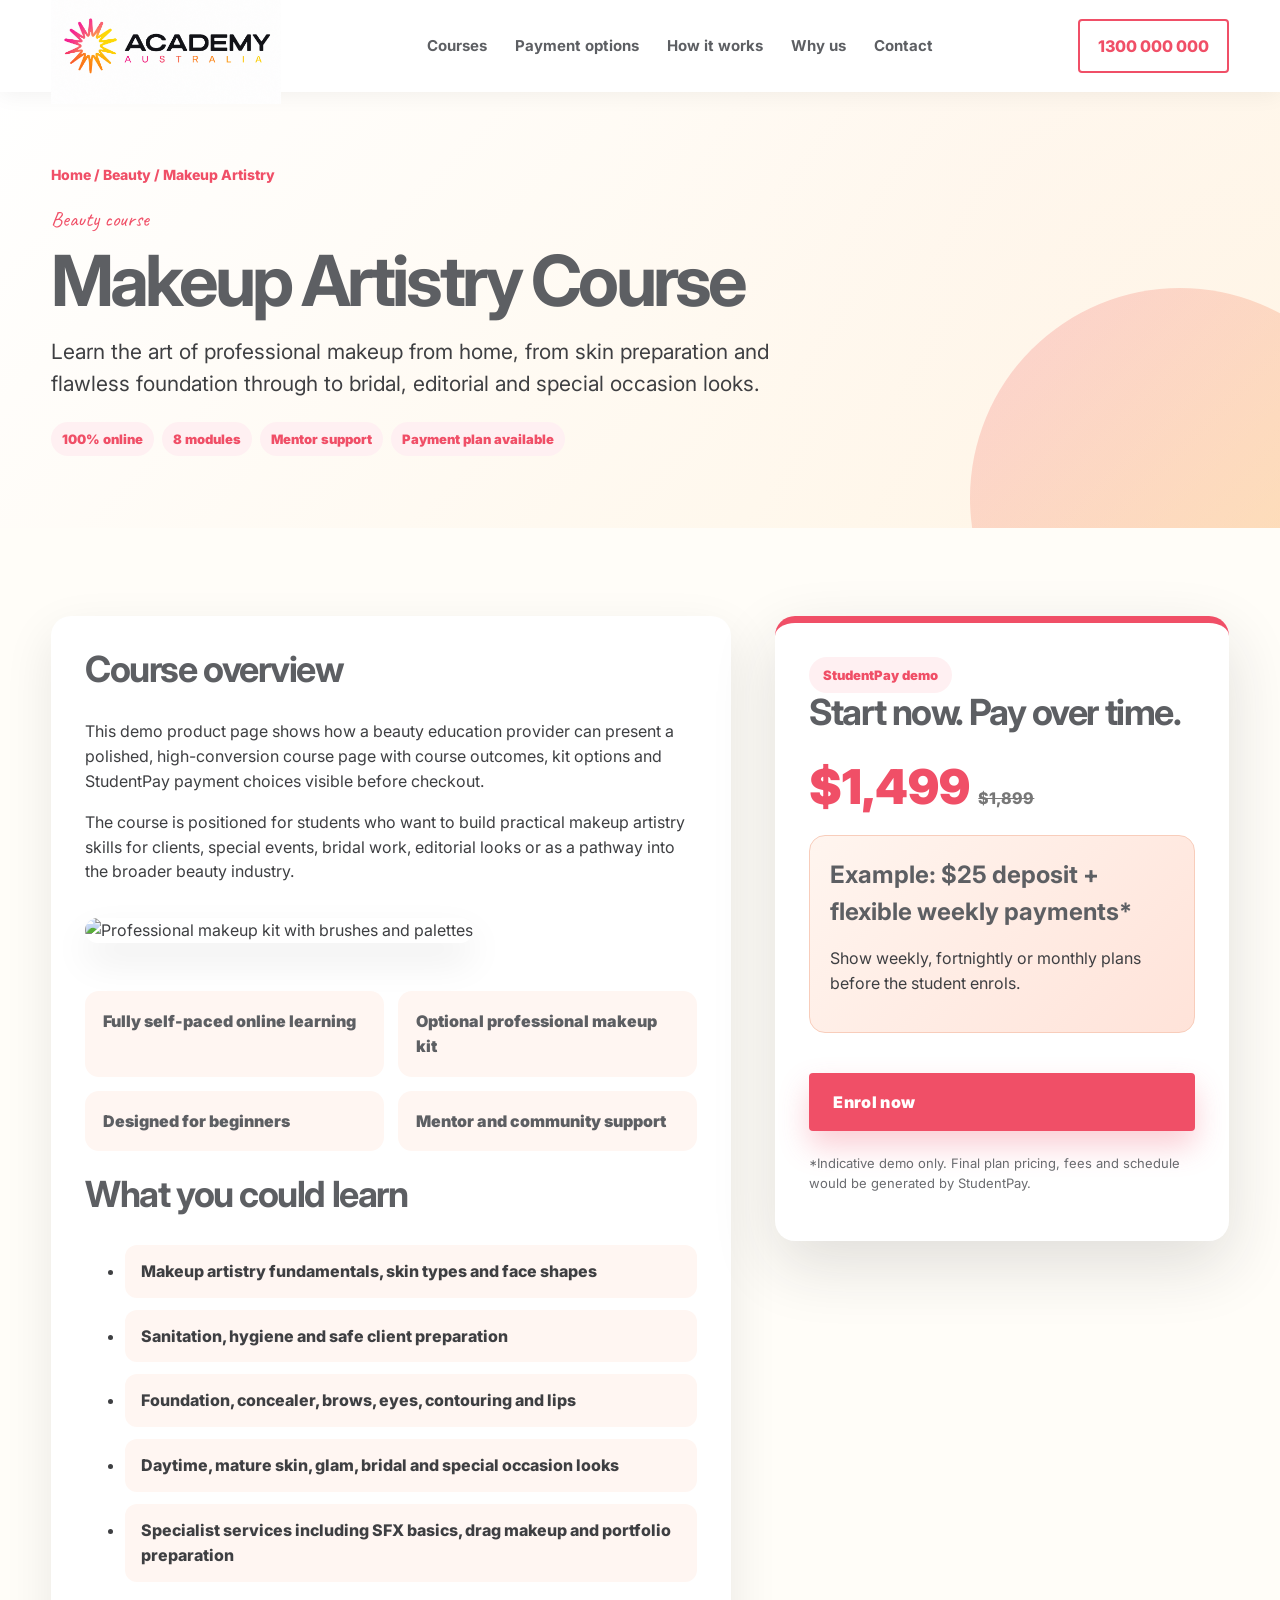
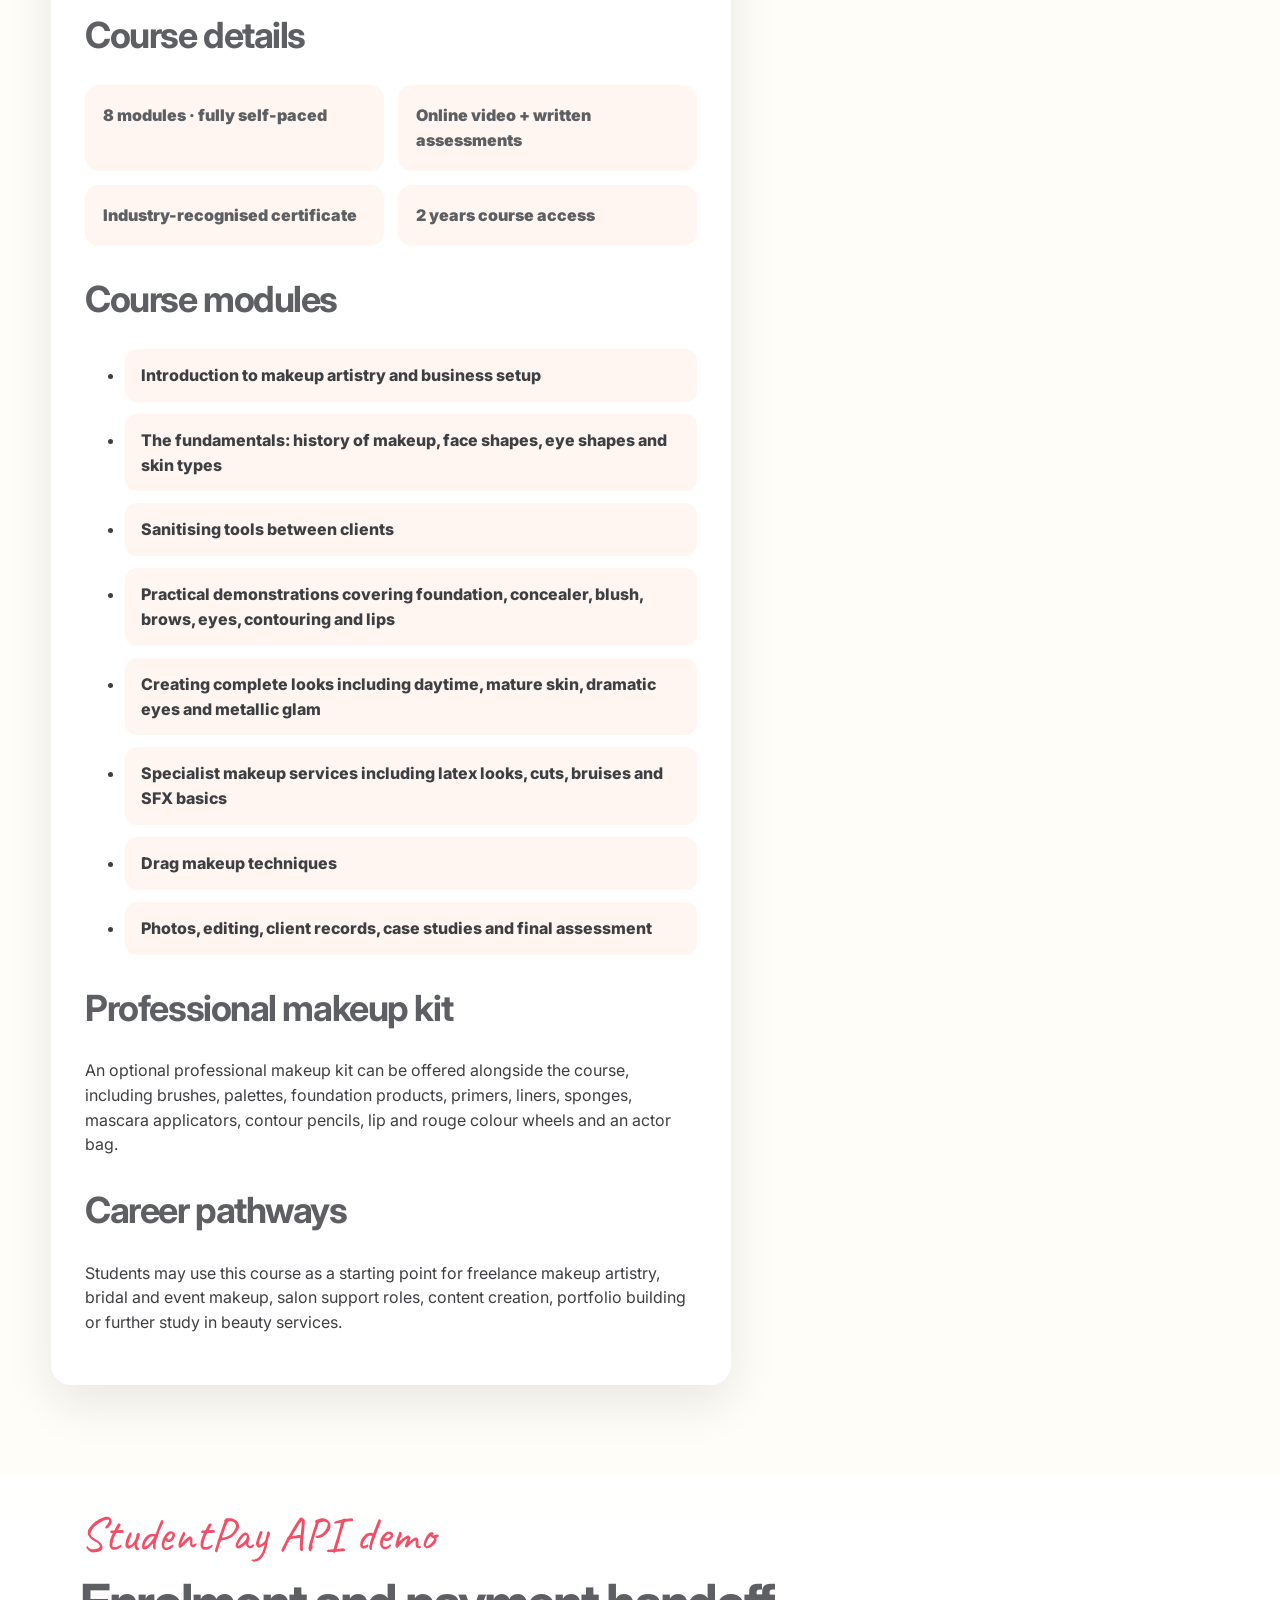
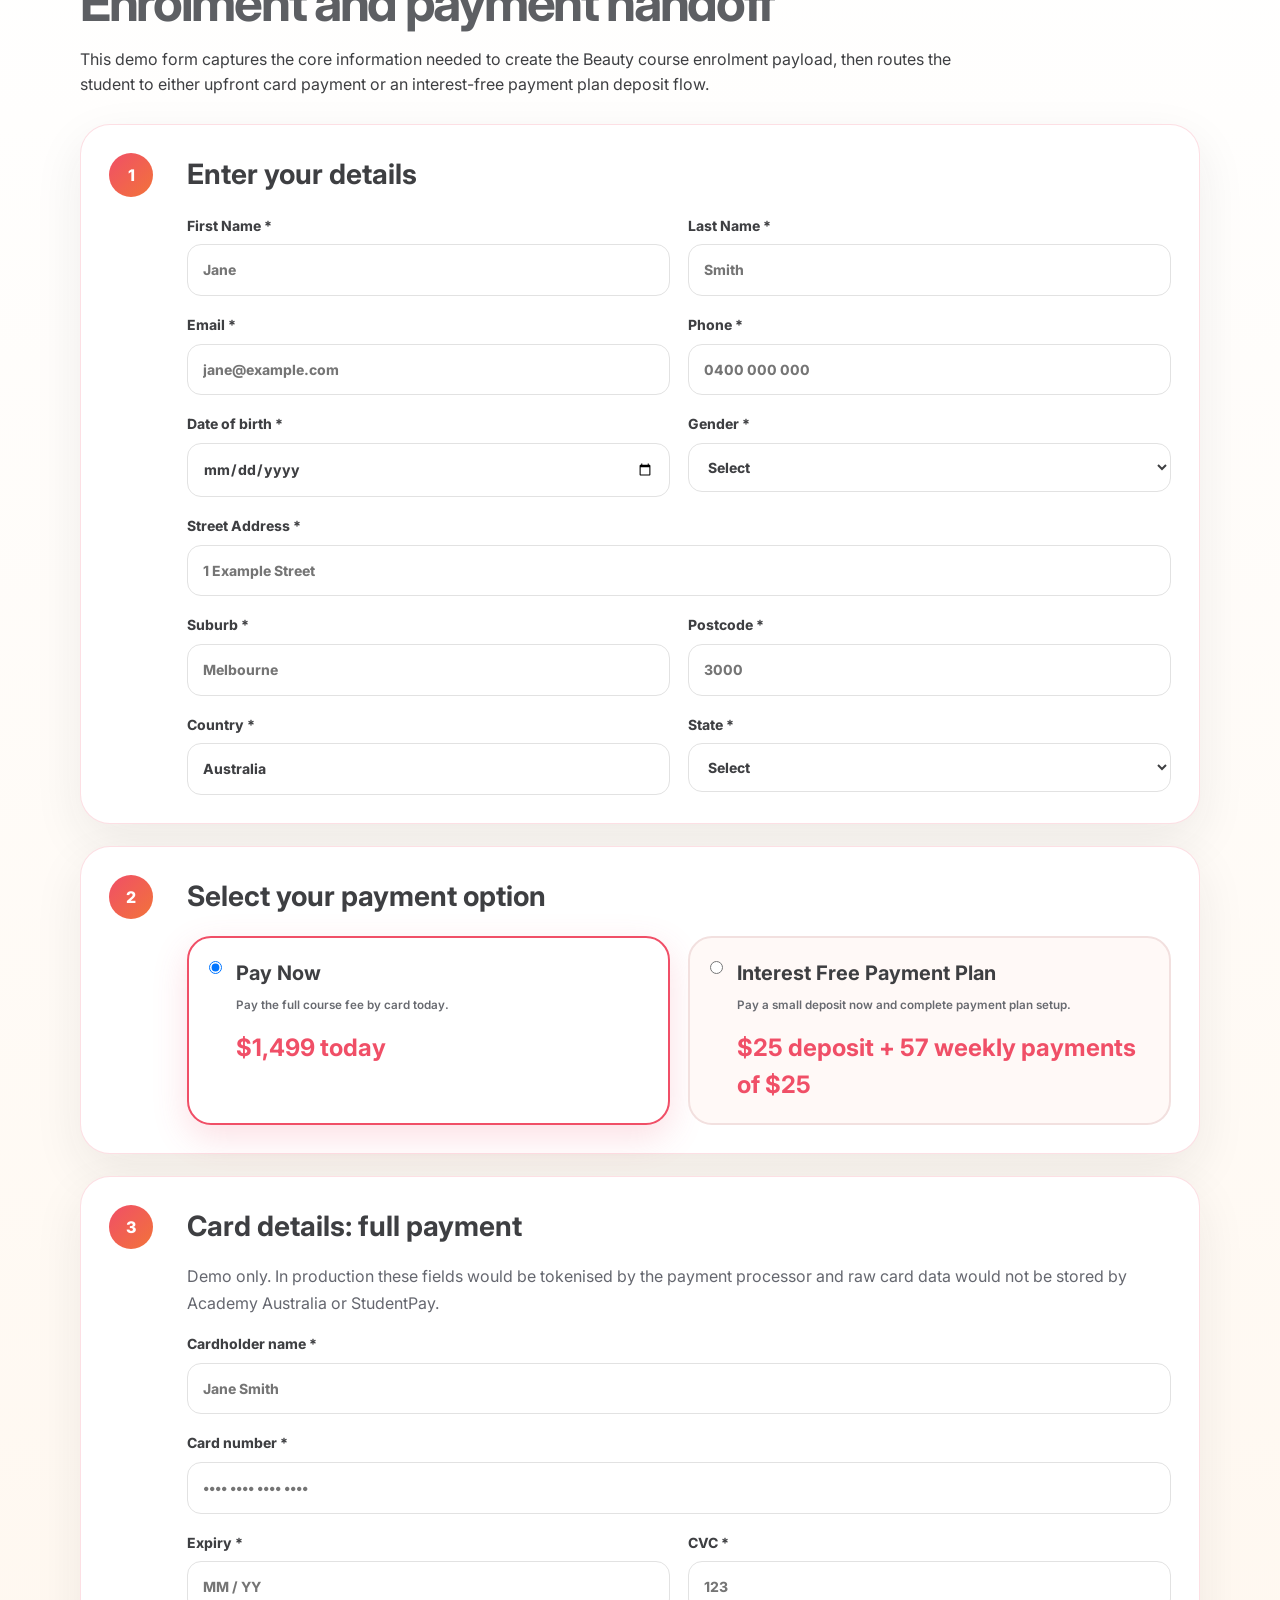
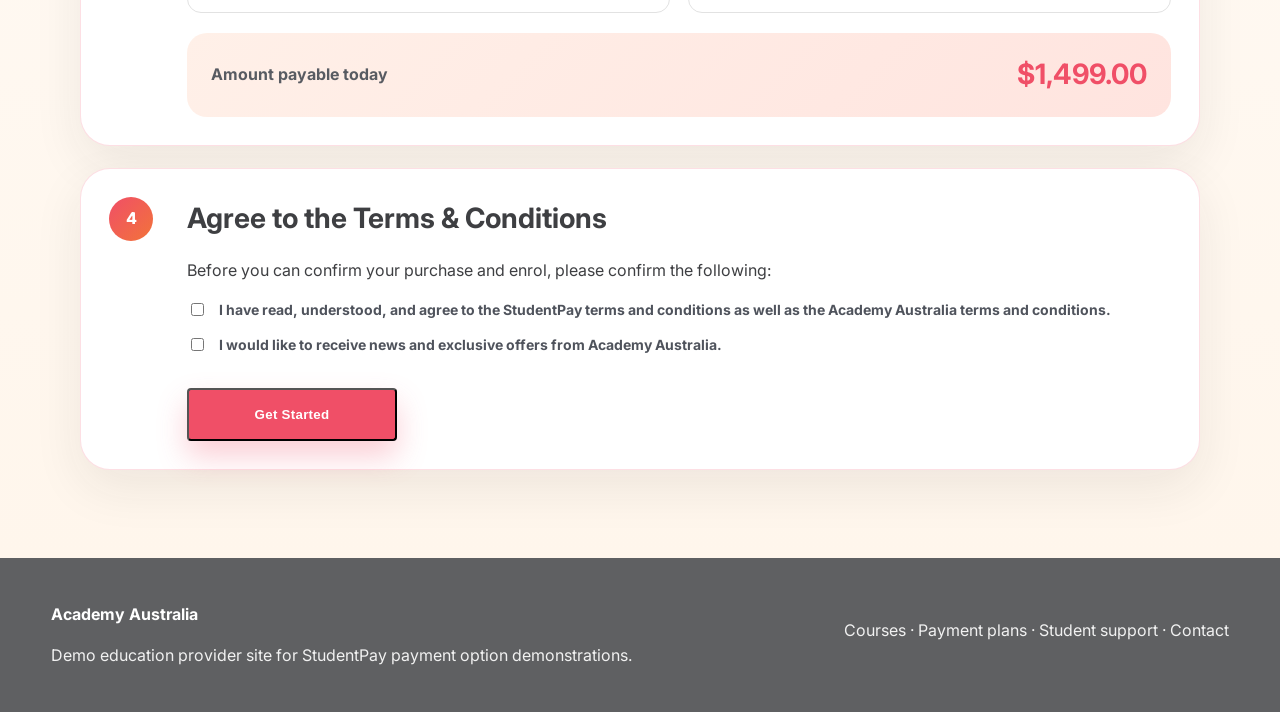
==== academy-australia-demo/makeup-artistry-course.html @ d07daba3 "Added Academy Australia makeup artistry course page" ====
<!doctype html>
<html lang="en-AU">
<head>
  <script src="https://cdn.getpinch.com.au/capturejs/pinch.capture.v2.js"></script>
  <meta charset="utf-8" />
  <meta name="viewport" content="width=device-width, initial-scale=1" />
  <title>Makeup Artistry Course | Academy Australia</title>
  <meta name="description" content="Demo product page for a makeup artistry course with StudentPay payment options." />
  <link rel="preconnect" href="https://fonts.googleapis.com">
  <link rel="preconnect" href="https://fonts.gstatic.com" crossorigin>
  <link href="https://fonts.googleapis.com/css2?family=Inter:wght@400;600;700;800&family=Caveat:wght@600;700&display=swap" rel="stylesheet">
  <link rel="stylesheet" href="styles.css" />
</head>
<body>
<header class="topbar">
  <div class="container nav-wrap">
    <a class="brand" href="index.html" aria-label="Academy Australia home"><img class="brand-logo" src="assets/academy-australia-logo.png" alt="Academy Australia"></a>
    <nav class="nav" aria-label="Main navigation"><a href="courses-beauty.html">Courses</a><a href="index.html#payments">Payment options</a><a href="index.html#how">How it works</a><a href="index.html#why">Why us</a><a href="index.html#contact">Contact</a></nav>
    <a class="phone" href="tel:1300000000">1300 000 000</a>
  </div>
</header>
<main>
  <section class="sub-hero product-hero">
    <div class="container">
      <div class="breadcrumb"><a href="index.html">Home</a> / <a href="courses-beauty.html">Beauty</a> / Makeup Artistry</div>
      <p class="script">Beauty course</p>
      <h1>Makeup Artistry Course</h1>
      <p>Learn the art of professional makeup from home, from skin preparation and flawless foundation through to bridal, editorial and special occasion looks.</p>
      <div class="badges"><span>100% online</span><span>8 modules</span><span>Mentor support</span><span>Payment plan available</span></div>
    </div>
  </section>
  <section class="section">
    <div class="container course-detail-grid product-checkout-grid">
      <article class="detail-card">
        <h2>Course overview</h2>
        <p>This demo product page shows how a beauty education provider can present a polished, high-conversion course page with course outcomes, kit options and StudentPay payment choices visible before checkout.</p>
        <p>The course is positioned for students who want to build practical makeup artistry skills for clients, special events, bridal work, editorial looks or as a pathway into the broader beauty industry.</p>
        <img src="https://belabeautycollege.com/cdn/shop/files/Image_47_1.jpg?v=1776642636&width=1600" alt="Professional makeup kit with brushes and palettes" style="width:100%;border-radius:18px;margin:18px 0 24px;box-shadow:0 18px 38px rgba(0,0,0,0.08);">
        <div class="feature-list">
          <div>Fully self-paced online learning</div><div>Optional professional makeup kit</div><div>Designed for beginners</div><div>Mentor and community support</div>
        </div>
        <h2>What you could learn</h2>
        <ul class="modules">
          <li>Makeup artistry fundamentals, skin types and face shapes</li>
          <li>Sanitation, hygiene and safe client preparation</li>
          <li>Foundation, concealer, brows, eyes, contouring and lips</li>
          <li>Daytime, mature skin, glam, bridal and special occasion looks</li>
          <li>Specialist services including SFX basics, drag makeup and portfolio preparation</li>
        </ul>
        <h2 style="margin-top:34px">Course details</h2>
        <div class="feature-list">
          <div>8 modules · fully self-paced</div><div>Online video + written assessments</div><div>Industry-recognised certificate</div><div>2 years course access</div>
        </div>
        <h2 style="margin-top:34px">Course modules</h2>
        <ul class="modules">
          <li>Introduction to makeup artistry and business setup</li>
          <li>The fundamentals: history of makeup, face shapes, eye shapes and skin types</li>
          <li>Sanitising tools between clients</li>
          <li>Practical demonstrations covering foundation, concealer, blush, brows, eyes, contouring and lips</li>
          <li>Creating complete looks including daytime, mature skin, dramatic eyes and metallic glam</li>
          <li>Specialist makeup services including latex looks, cuts, bruises and SFX basics</li>
          <li>Drag makeup techniques</li>
          <li>Photos, editing, client records, case studies and final assessment</li>
        </ul>
        <h2 style="margin-top:34px">Professional makeup kit</h2>
        <p>An optional professional makeup kit can be offered alongside the course, including brushes, palettes, foundation products, primers, liners, sponges, mascara applicators, contour pencils, lip and rouge colour wheels and an actor bag.</p>
        <h2 style="margin-top:34px">Career pathways</h2>
        <p>Students may use this course as a starting point for freelance makeup artistry, bridal and event makeup, salon support roles, content creation, portfolio building or further study in beauty services.</p>
      </article>
      <aside class="enrol-card product-enrol-card">
        <div class="pill">StudentPay demo</div>
        <h2>Start now. Pay over time.</h2>
        <div><span class="price-big">$1,499</span><span class="was">$1,899</span></div>
        <div class="payment-box"><strong>Example: $25 deposit + flexible weekly payments*</strong><p>Show weekly, fortnightly or monthly plans before the student enrols.</p></div>
        <a class="btn primary enrol-jump" href="#studentpay-checkout">Enrol now</a>
        <p class="note">*Indicative demo only. Final plan pricing, fees and schedule would be generated by StudentPay.</p>
      </aside>
    </div>
  </section>

  <section id="studentpay-checkout" class="section checkout-section">
    <div class="container checkout-shell">
      <div class="section-head wide checkout-head">
        <p class="script">StudentPay API demo</p>
        <h2>Enrolment and payment handoff</h2>
        <p>This demo form captures the core information needed to create the Beauty course enrolment payload, then routes the student to either upfront card payment or an interest-free payment plan deposit flow.</p>
      </div>
      <form id="studentpayApiForm" class="checkout-form" action="#" method="post" data-api-endpoint="https://api.studentpay.com.au/api/provider-checkout">
        <section class="form-panel">
          <div class="form-step">1</div>
          <div class="form-panel-content">
            <h3>Enter your details</h3>
            <div class="form-grid two">
              <label>First Name *<input type="text" name="first_name" placeholder="Jane" required></label>
              <label>Last Name *<input type="text" name="last_name" placeholder="Smith" required></label>
              <label>Email *<input type="email" name="email" placeholder="jane@example.com" required></label>
              <label>Phone *<input type="tel" name="mobile" placeholder="0400 000 000" required></label>
              <label>Date of birth *<input type="date" name="date_of_birth" required></label>
              <label>Gender *<select name="gender" required><option value="">Select</option><option>Female</option><option>Male</option><option>Other</option><option>Prefer not to say</option></select></label>
              <label class="full">Street Address *<input type="text" name="street_address" placeholder="1 Example Street" required></label>
              <label>Suburb *<input type="text" name="suburb" placeholder="Melbourne" required></label>
              <label>Postcode *<input type="text" name="postcode" placeholder="3000" required></label>
              <label>Country *<input type="text" name="country" value="Australia" required></label>
              <label>State *<select name="state" required><option value="">Select</option><option>NSW</option><option>VIC</option><option>QLD</option><option>SA</option><option>WA</option><option>TAS</option><option>ACT</option><option>NT</option></select></label>
            </div>
          </div>
        </section>

        <section class="form-panel">
          <div class="form-step">2</div>
          <div class="form-panel-content">
            <h3>Select your payment option</h3>
            <div class="payment-choice-grid">
              <label class="choice-card"><input type="radio" name="payment_option" value="pay_now" checked><span><strong>Pay Now</strong><small>Pay the full course fee by card today.</small><b>$1,499 today</b></span></label>
              <label class="choice-card"><input type="radio" name="payment_option" value="interest_free_plan"><span><strong>Interest Free Payment Plan</strong><small>Pay a small deposit now and complete payment plan setup.</small><b>$25 deposit + 57 weekly payments of $25</b></span></label>
            </div>
          </div>
        </section>

        <section class="form-panel card-section pay-now-panel">
          <div class="form-step">3</div>
          <div class="form-panel-content">
            <h3>Card details: full payment</h3>
            <p class="form-muted">Demo only. In production these fields would be tokenised by the payment processor and raw card data would not be stored by Academy Australia or StudentPay.</p>
            <div class="form-grid two">
              <label class="full">Cardholder name *<input type="text" name="pay_now_cardholder_name" placeholder="Jane Smith"></label>
              <label class="full">Card number *<input type="text" name="pay_now_card_number" placeholder="•••• •••• •••• ••••"></label>
              <label>Expiry *<input type="text" name="pay_now_expiry" placeholder="MM / YY"></label>
              <label>CVC *<input type="text" name="pay_now_cvc" placeholder="123"></label>
            </div>
            <div class="payment-summary"><span>Amount payable today</span><strong>$1,499.00</strong></div>
          </div>
        </section>

        <section class="form-panel card-section plan-panel" hidden>
          <div class="form-step">3</div>
          <div class="form-panel-content">
            <h3>Card details: $25 deposit</h3>
            <p class="form-muted">The card payment collects the initial deposit. The next step would securely collect the student's payment plan authority.</p>
            <div class="form-grid two">
              <label class="full">First payment date *<input type="date" name="first_payment_date"></label>
              <label class="full">Cardholder name *<input type="text" name="plan_cardholder_name" placeholder="Jane Smith"></label>
              <label class="full">Card number *<input type="text" name="plan_card_number" placeholder="•••• •••• •••• ••••"></label>
              <label>Expiry *<input type="text" name="plan_expiry" placeholder="MM / YY"></label>
              <label>CVC *<input type="text" name="plan_cvc" placeholder="123"></label>
            </div>
            <div class="payment-summary"><span>Deposit payable today</span><strong>$25.00</strong></div>
          </div>
        </section>

        <section class="form-panel terms-panel">
          <div class="form-step">4</div>
          <div class="form-panel-content">
            <h3>Agree to the Terms & Conditions</h3>
            <p>Before you can confirm your purchase and enrol, please confirm the following:</p>
            <label class="check-row"><input type="checkbox" required><span>I have read, understood, and agree to the StudentPay terms and conditions as well as the Academy Australia terms and conditions.</span></label>
            <label class="check-row"><input type="checkbox"><span>I would like to receive news and exclusive offers from Academy Australia.</span></label>
            <button class="btn primary submit-btn" type="submit">Get Started</button>
            <div id="apiResult" class="api-result" aria-live="polite"></div>
          </div>
        </section>
      </form>
    </div>
  </section>
</main>
<footer><div class="container footer-grid"><div><strong>Academy Australia</strong><p>Demo education provider site for StudentPay payment option demonstrations.</p></div><div><p>Courses · Payment plans · Student support · Contact</p></div></div></footer>
<script>
  const paymentRadios = document.querySelectorAll('input[name="payment_option"]');
  const payNowPanel = document.querySelector('.pay-now-panel');
  const planPanel = document.querySelector('.plan-panel');
  const form = document.querySelector('#studentpayApiForm');
  const apiResult = document.querySelector('#apiResult');
  const pinchCapture = new Pinch.Capture({
  publishableKey: "pk_live_U6Ox10jx8Sbp84bvhWpswDEq9odiO76T"
});

  function getSelectedPaymentOption() {
    return document.querySelector('input[name="payment_option"]:checked').value;
  }

  function togglePaymentPanels() {
    const isPlan = getSelectedPaymentOption() === 'interest_free_plan';
    payNowPanel.hidden = isPlan;
    planPanel.hidden = !isPlan;
  }

function buildStudentPayPayload() {
  const data = new FormData(form);
  const paymentOption = getSelectedPaymentOption();
  const isPlan = paymentOption === 'interest_free_plan';

  const firstPaymentDate =
    data.get('first_payment_date') ||
    new Date().toISOString().slice(0, 10);

  return {
    provider: {
      provider_code: 'ACADEMYAU',
      provider_name: 'Academy Australia',
      provider_account_id: '001Mp00000tiKOOIA2',
      education_provider_id: '001Mp00000tiKOOIA2',
      education_provider_title: 'Academy Australia Pty Ltd ABN 11 111 111 111',
      sales_agent_name: 'Webform',
      sales_agent_email: 'sales@academyaustralia.com',
      provider_order_id: 'AA-DEMO-' + Date.now(),
      provider_enrolment_id: 'AA-ENROL-' + Date.now(),
      source: 'academy_australia_demo_site'
    },

    student: {
      first_name: data.get('first_name'),
      last_name: data.get('last_name'),
      email: data.get('email'),
      mobile: data.get('mobile'),
      date_of_birth: data.get('date_of_birth'),
      gender: data.get('gender'),
      address: {
        street_address: data.get('street_address'),
        suburb: data.get('suburb'),
        postcode: data.get('postcode'),
        state: data.get('state'),
        country: data.get('country')
      }
    },

    course: {
      course_code: 'AA-BEAUTY-MAKEUP-ARTISTRY',
      course_name: 'Makeup Artistry Course',
      category: 'Beauty',
      displayed_price: 1499,
      currency: 'AUD'
    },

    pricing: {
      course_price: 1499,
      test_payload_amount: isPlan ? 20 : 20,
      upfront_payment: isPlan ? 2 : 20,
      amount_to_finance: isPlan ? 18 : 0,
      currency: 'AUD'
    },

    plan: {
      payment_type: isPlan ? 'interest_free_payment_plan' : 'upfront_payment',
      payment_frequency: isPlan ? 'Weekly' : 'Upfront',
      number_of_instalments: isPlan ? 9 : 1,
      instalment_amount: isPlan ? 2 : 20,
      first_payment_date: firstPaymentDate,
      schedule_note: isPlan
        ? '$2 upfront + 9 weekly payments of $2 for API test payload'
        : '$20 upfront API test payment'
    },

    payment: isPlan ? {
      payment_type: 'interest_free_payment_plan',
      total_amount: 20,
      upfront_payment: 2,
      first_payment_date: firstPaymentDate,
      frequency: 'weekly',
      number_of_instalments: 9,
      instalment_amount: 2,
      schedule_note: '$2 upfront + 9 weekly payments of $2 for API test payload'
    } : {
      payment_type: 'upfront_payment',
      total_amount: 3,
      upfront_payment: 3,
      first_payment_date: firstPaymentDate,
      frequency: 'upfront',
      number_of_instalments: 1,
      instalment_amount: 33,
      schedule_note: '$3 upfront API test payment'
    },

    card_payment: {
  processor: 'Pinch',
  source_type: 'credit-card',
  token: null,
  amount_to_charge_now: isPlan ? 25 : 1450,
  payment_purpose: isPlan ? 'deposit' : 'full_payment'
},

    consents: {
      accepted_terms: true,
      accepted_at: new Date().toISOString(),
      marketing_opt_in:
        form.querySelector('.terms-panel input[type="checkbox"]:nth-of-type(2)')?.checked || false
    }
  };
}

  paymentRadios.forEach((radio) => radio.addEventListener('change', togglePaymentPanels));
  togglePaymentPanels();

  form.addEventListener('submit', async (event) => {
  event.preventDefault();

  const submitBtn = form.querySelector('.submit-btn');
  const paymentOption = getSelectedPaymentOption();
  const isPlan = paymentOption === 'interest_free_plan';
  const data = new FormData(form);

  apiResult.className = 'api-result is-loading';
  apiResult.textContent = isPlan
    ? 'Tokenising card and preparing your payment plan...'
    : 'Tokenising card and preparing your payment...';

  submitBtn.disabled = true;
  submitBtn.textContent = 'Processing...';

  try {
    const cardholderName = isPlan
      ? data.get('plan_cardholder_name')
      : data.get('pay_now_cardholder_name');

    const cardNumber = isPlan
      ? data.get('plan_card_number')
      : data.get('pay_now_card_number');

    const expiry = isPlan
      ? data.get('plan_expiry')
      : data.get('pay_now_expiry');

    const cvc = isPlan
      ? data.get('plan_cvc')
      : data.get('pay_now_cvc');

    const [expiryMonthRaw, expiryYearRaw] = String(expiry || '')
      .replace(/\s/g, '')
      .split('/');

    if (!cardholderName || !cardNumber || !expiryMonthRaw || !expiryYearRaw || !cvc) {
      throw new Error('Please complete all card payment fields.');
    }

    const expiryMonth = expiryMonthRaw.padStart(2, '0');
    const expiryYear =
      expiryYearRaw.length === 2 ? `20${expiryYearRaw}` : expiryYearRaw;

    const tokenResult = await pinchCapture.createToken({
      sourceType: 'credit-card',
      cardholderName: String(cardholderName).trim(),
      cardNumber: String(cardNumber).replace(/\s/g, ''),
      expiryMonth,
      expiryYear,
      cvc: String(cvc).trim()
    });

    console.log('Pinch card token result:', tokenResult);

    const pinchSourceToken =
      tokenResult?.token ||
      tokenResult?.source_token ||
      tokenResult?.sourceToken ||
      tokenResult?.id ||
      tokenResult?.data?.token ||
      tokenResult?.data?.source_token ||
      tokenResult?.data?.sourceToken ||
      tokenResult?.data?.id ||
      tokenResult?.payment_source?.token ||
      tokenResult?.payment_source?.id ||
      tokenResult?.paymentSource?.token ||
      tokenResult?.paymentSource?.id ||
      tokenResult?.source?.token ||
      tokenResult?.source?.id;

    if (!pinchSourceToken) {
      throw new Error(
        'Pinch did not return a usable card token: ' +
        JSON.stringify(tokenResult)
      );
    }

    const payload = buildStudentPayPayload();

    payload.card_payment.token = pinchSourceToken;
    payload.card_payment.amount_to_charge_now = isPlan ? 25 : 1450;
    payload.card_payment.payment_purpose = isPlan ? 'deposit' : 'full_payment';

    apiResult.textContent = 'Sending enrolment and payment token to StudentPay API...';

    const response = await fetch(form.dataset.apiEndpoint, {
      method: 'POST',
      headers: {
        'Content-Type': 'application/json',
        'Authorization': 'Bearer sp_academy_demo_2026'
      },
      body: JSON.stringify(payload)
    });

    const resultText = await response.text();
    let result;

    try {
      result = JSON.parse(resultText);
    } catch {
      throw new Error('API returned a non-JSON response: ' + resultText);
    }

    if (response.ok && result.success && result.redirect_url) {
      window.location.href = result.redirect_url;
      return;
    }

    apiResult.className = response.ok ? 'api-result is-success' : 'api-result is-error';
    apiResult.innerHTML =
      '<strong>' + (response.ok ? 'API test submitted.' : 'API returned an error.') +
      '</strong><pre>' +
      resultText.replace(/[&<>]/g, (c) => ({ '&': '&amp;', '<': '&lt;', '>': '&gt;' }[c])) +
      '</pre>';

    submitBtn.disabled = false;
    submitBtn.textContent = 'Get Started';

  } catch (error) {
    apiResult.className = 'api-result is-error';
    apiResult.innerHTML =
      '<strong>Payment setup failed.</strong><p>' +
      (error.message || 'Unable to tokenise card or submit enrolment.') +
      '</p>';

    submitBtn.disabled = false;
    submitBtn.textContent = 'Get Started';

    console.error(error);
  }
});
</script>
</body>
</html>
---- academy-australia-demo/styles.css ----
:root{
  --coral:#F04F67;
  --coral-dark:#E33D58;
  --orange:#F2733A;
  --gold:#FBAD1A;
  --grey:#5D5F63;
  --dark:#26272A;
  --ink:#3E3F42;
  --soft:#FFF6F2;
  --cream:#FFFDF8;
  --white:#fff;
  --shadow:0 24px 70px rgba(38,39,42,.14);
  --radius:28px;
}
*{box-sizing:border-box}
html{scroll-behavior:smooth}
body{margin:0;font-family:Inter,Arial,Helvetica,sans-serif;color:var(--ink);background:var(--cream);line-height:1.55}
.container{width:min(1280px,92vw);margin:auto}.topbar{background:#fff;position:sticky;top:0;z-index:20;box-shadow:0 2px 22px rgba(0,0,0,.06)}
.nav-wrap{height:92px;display:flex;align-items:center;justify-content:space-between;gap:28px}.brand{display:flex;align-items:center;text-decoration:none;color:var(--grey);font-weight:800;font-size:30px;line-height:.92;letter-spacing:-.04em}.brand-mark{position:relative;width:82px;height:62px;margin-right:14px}.brand-mark span{position:absolute;left:5px;bottom:4px;width:56px;height:56px;background:var(--gold);border-radius:50%}.brand-mark i{position:absolute;right:0;bottom:4px;width:67px;height:67px;background:linear-gradient(135deg,var(--coral),var(--orange));border-radius:36px 36px 8px 36px;opacity:.95}.nav{display:flex;gap:28px;align-items:center}.nav a{color:var(--grey);text-decoration:none;font-weight:700;font-size:15px}.nav a:hover{color:var(--coral)}.phone{color:var(--coral);text-decoration:none;font-weight:800;border:2px solid var(--coral);padding:13px 18px;border-radius:4px;background:#fff}.hero{position:relative;overflow:hidden;padding:90px 0 80px;background:radial-gradient(circle at 78% 18%,rgba(251,173,26,.25),transparent 28%),linear-gradient(115deg,#fff 0%,#fff 58%,#fff0df 58%,#ffe7d2 100%)}.hero:after{content:"";position:absolute;right:-160px;bottom:-170px;width:470px;height:470px;border-radius:50%;background:rgba(240,79,103,.13)}.hero-grid{display:grid;grid-template-columns:1.15fr .85fr;gap:64px;align-items:center;position:relative;z-index:1}.eyebrow{text-transform:uppercase;color:var(--coral);font-weight:900;letter-spacing:.14em;font-size:13px}.script{font-family:Caveat,cursive;color:var(--coral);font-size:48px;line-height:1.05;margin:0 0 16px}.script.white{color:#fff}.hero h1{font-size:clamp(48px,6vw,84px);line-height:.98;margin:14px 0;color:var(--grey);letter-spacing:-.06em;max-width:820px}.lead{font-size:22px;max-width:710px;color:#4f5054}.btn{display:inline-block;text-decoration:none;border-radius:4px;padding:17px 24px;font-weight:900;margin-right:12px;letter-spacing:.02em}.primary{background:var(--coral);color:white;box-shadow:0 15px 30px rgba(240,79,103,.28)}.primary:hover{background:var(--coral-dark)}.ghost{background:white;color:var(--coral);border:2px solid var(--coral)}.hero-card{background:white;border-radius:36px;padding:24px 28px 30px;box-shadow:var(--shadow);border-bottom:8px solid var(--gold);position:relative}.hero-image{height:260px;border-radius:28px 28px 120px 28px;background:linear-gradient(135deg,rgba(251,173,26,.78),rgba(240,79,103,.8)),url('https://images.unsplash.com/photo-1523240795612-9a054b0db644?auto=format&fit=crop&w=1000&q=80');background-size:cover;background-position:center;margin-bottom:24px}.pill{display:inline-block;background:#fff0f2;color:var(--coral);border-radius:99px;padding:8px 14px;font-weight:900;font-size:13px}.hero-card h2{font-size:36px;line-height:1.05;margin:14px 0;color:var(--grey);letter-spacing:-.04em}.hero-card ul{padding-left:22px;margin-bottom:0}.hero-card li{margin:9px 0;font-weight:700}.intro-strip{padding:42px 0;background:#fff}.quick-grid{display:grid;grid-template-columns:repeat(3,1fr);gap:26px}.quick-grid article{padding:28px 30px;border-left:5px solid var(--coral);box-shadow:0 12px 30px rgba(0,0,0,.06);background:#fff}.quick-grid span{display:inline-grid;place-items:center;width:42px;height:42px;border-radius:50%;background:#fff0f2;color:var(--coral);font-weight:900}.quick-grid h3{font-size:24px;color:var(--grey)}.section{padding:88px 0}.section-head{max-width:760px;margin-bottom:36px}.section-head.wide{max-width:920px}.section-head.center{text-align:center;margin-left:auto;margin-right:auto}.section-head h2,.payment-grid h2,.contact-grid h2,.why-copy h2{font-size:clamp(34px,4vw,56px);line-height:1.08;margin:0 0 14px;color:var(--grey);letter-spacing:-.045em}.course-grid{display:grid;grid-template-columns:repeat(3,1fr);gap:34px}.course-card{background:#fff}.image-card{min-height:520px;display:flex;flex-direction:column}.image-card .card-image{height:240px;background-size:cover;background-position:center;margin-bottom:20px}.image-card.animal .card-image{background-image:linear-gradient(rgba(240,79,103,.08),rgba(240,79,103,.08)),url('https://images.unsplash.com/photo-1583337130417-3346a1be7dee?auto=format&fit=crop&w=1000&q=80')}.image-card.beauty .card-image{background-image:linear-gradient(rgba(251,173,26,.08),rgba(251,173,26,.08)),url('https://images.unsplash.com/photo-1522335789203-aabd1fc54bc9?auto=format&fit=crop&w=1000&q=80')}.image-card.floristry .card-image{background-image:linear-gradient(rgba(242,115,58,.08),rgba(242,115,58,.08)),url('https://images.unsplash.com/photo-1490750967868-88aa4486c946?auto=format&fit=crop&w=1000&q=80')}.image-card h3{font-size:27px;line-height:1.15;margin:0 0 14px;color:var(--coral);font-weight:500;padding:0 2px}.image-card h3:after{content:"›";float:right;font-size:34px;line-height:.8}.image-card p{font-size:17px;color:#5d5f63;margin:0 0 28px;max-width:94%}.outline-btn{display:inline-block;align-self:flex-start;margin-top:auto;text-decoration:none;border:1.5px solid var(--coral);color:var(--ink);padding:12px 15px;border-radius:4px;font-weight:600;background:#fff}.payment-band{background:linear-gradient(100deg,var(--coral),var(--coral-dark));color:white;padding:56px 0;position:relative;overflow:hidden}.payment-band:before{content:"";position:absolute;left:-100px;top:-220px;width:520px;height:520px;border-radius:50%;background:rgba(251,173,26,.18)}.payment-grid{display:grid;grid-template-columns:.95fr 1.2fr;gap:44px;align-items:center;position:relative;z-index:1}.payment-grid h2{color:#fff}.payment-grid p{font-size:18px}.plans{display:grid;grid-template-columns:repeat(3,1fr);gap:20px}.plans article{background:rgba(255,255,255,.15);border:1px solid rgba(255,255,255,.42);border-radius:8px;padding:28px 24px;backdrop-filter:blur(8px)}.plans span{font-weight:800}.plans strong{display:block;font-size:33px;margin:12px 0;color:#fff}.plans small{font-weight:600}.why-section{background:#fff}.why-grid{display:grid;grid-template-columns:1fr .9fr;gap:70px;align-items:center}.values{list-style:none;margin:28px 0 0;padding:0;display:grid;gap:20px}.values li{display:grid;grid-template-columns:38px 1fr;gap:18px;align-items:center}.values span{display:grid;place-items:center;width:38px;height:38px;border-radius:50%;background:#FFECEF;color:var(--coral);font-weight:900}.circle-photo{justify-self:center;width:min(430px,80vw);aspect-ratio:1;border-radius:50% 50% 50% 6%;background:linear-gradient(rgba(240,79,103,.07),rgba(240,79,103,.07)),url('https://images.unsplash.com/photo-1551836022-d5d88e9218df?auto=format&fit=crop&w=1000&q=80');background-size:cover;background-position:center;box-shadow:var(--shadow)}.steps{display:grid;grid-template-columns:repeat(4,1fr);gap:22px}.steps article{background:white;border-radius:8px;padding:30px;box-shadow:0 14px 34px rgba(0,0,0,.08);border-top:5px solid var(--coral)}.steps b{display:grid;place-items:center;width:46px;height:46px;border-radius:50%;background:#FFECEF;color:var(--coral);font-size:18px}.steps h3{font-size:24px;color:var(--grey)}.contact-section{background:linear-gradient(180deg,#fff 0%,#fff6f2 100%)}.contact-grid{display:grid;grid-template-columns:.9fr 1.1fr;gap:48px;align-items:start}.demo-form{display:grid;gap:16px;background:#fff;border-radius:10px;padding:34px;box-shadow:var(--shadow)}.demo-form label{font-weight:800;color:var(--grey)}.demo-form input,.demo-form select{width:100%;margin-top:7px;padding:15px 14px;border-radius:4px;border:1px solid #ddd;font-size:16px;background:#fff}footer{background:#5F6062;color:white;padding:44px 0}.footer-grid{display:flex;justify-content:space-between;gap:30px}footer p{margin-bottom:0;color:#f1f1f1}@media(max-width:940px){.nav,.phone{display:none}.hero-grid,.quick-grid,.course-grid,.payment-grid,.plans,.why-grid,.steps,.contact-grid{grid-template-columns:1fr}.hero{padding:60px 0}.section{padding:64px 0}.script{font-size:40px}.hero-card{max-width:560px}.image-card{min-height:auto}.footer-grid{display:block}}

/* Refinements and sub-page patterns */
.hero{background:linear-gradient(115deg,#fff 0%,#fff 58%,#fff1df 58%,#ffe1c6 100%)}
.hero:after{background:linear-gradient(135deg,rgba(251,173,26,.38),rgba(240,79,103,.24));right:-180px;bottom:-190px;filter:saturate(1.15)}
.hero:before{content:"";position:absolute;right:7%;top:80px;width:230px;height:230px;border-radius:36px 120px 36px 120px;background:linear-gradient(135deg,rgba(240,79,103,.2),rgba(251,173,26,.22));transform:rotate(18deg)}
.hero-card{border:1px solid rgba(240,79,103,.12);border-bottom:8px solid var(--gold)}
.hero-card:after{content:"";position:absolute;right:-28px;bottom:28px;width:100px;height:100px;border-radius:20px 60px 20px 60px;background:linear-gradient(135deg,var(--coral),var(--gold));z-index:-1;opacity:.95}
.sub-hero{padding:72px 0;background:linear-gradient(120deg,#fff 0%,#fff 55%,#ffe6d0 55%,#fff1e6 100%);position:relative;overflow:hidden}.sub-hero:after{content:"";position:absolute;right:-110px;bottom:-180px;width:420px;height:420px;border-radius:50%;background:linear-gradient(135deg,rgba(240,79,103,.22),rgba(251,173,26,.25))}.sub-hero .container{position:relative;z-index:1}.breadcrumb{font-weight:800;color:var(--coral);font-size:14px;margin-bottom:22px}.breadcrumb a{color:var(--coral);text-decoration:none}.sub-hero h1{font-size:clamp(44px,5.5vw,72px);line-height:.98;color:var(--grey);letter-spacing:-.055em;max-width:900px;margin:0 0 18px}.sub-hero p{font-size:21px;max-width:760px}.category-layout{display:grid;grid-template-columns:290px 1fr;gap:36px;align-items:start}.filter-panel{background:#fff;border-radius:16px;padding:26px;box-shadow:0 14px 34px rgba(0,0,0,.08);position:sticky;top:110px}.filter-panel h3{margin-top:0;color:var(--grey);font-size:24px}.filter-list{display:grid;gap:10px}.filter-list a{padding:13px 14px;border-radius:10px;text-decoration:none;color:var(--ink);font-weight:800;background:#fff6f2}.filter-list a.active{background:var(--coral);color:#fff}.course-list{display:grid;gap:24px}.product-card{display:grid;grid-template-columns:250px 1fr 190px;background:#fff;border-radius:18px;box-shadow:0 16px 42px rgba(0,0,0,.09);overflow:hidden;border:1px solid rgba(0,0,0,.05)}.product-thumb{min-height:220px;background-size:cover;background-position:center}.thumb-vet{background-image:linear-gradient(135deg,rgba(251,173,26,.35),rgba(240,79,103,.4)),url('https://images.unsplash.com/photo-1516734212186-a967f81ad0d7?auto=format&fit=crop&w=900&q=80')}.thumb-pathway{background-image:linear-gradient(135deg,rgba(251,173,26,.28),rgba(240,79,103,.38)),url('https://images.unsplash.com/photo-1576201836106-db1758fd1c97?auto=format&fit=crop&w=900&q=80')}.thumb-zoo{background-image:linear-gradient(135deg,rgba(251,173,26,.25),rgba(240,79,103,.35)),url('https://images.unsplash.com/photo-1546182990-dffeafbe841d?auto=format&fit=crop&w=900&q=80')}.thumb-horse{background-image:linear-gradient(135deg,rgba(251,173,26,.3),rgba(240,79,103,.35)),url('https://images.unsplash.com/photo-1553284965-83fd3e82fa5a?auto=format&fit=crop&w=900&q=80')}.product-info{padding:26px}.product-info h2{font-size:30px;line-height:1.08;margin:0 0 12px;color:var(--grey);letter-spacing:-.035em}.product-info p{margin:0 0 18px}.badges{display:flex;flex-wrap:wrap;gap:8px}.badges span{background:#fff0f2;color:var(--coral);font-weight:900;border-radius:99px;padding:7px 11px;font-size:13px}.product-price{padding:26px;background:#fff8f4;border-left:1px solid #f4ddd4;display:flex;flex-direction:column;justify-content:center;gap:12px}.product-price small{font-weight:800;color:var(--grey)}.product-price strong{font-size:34px;color:var(--coral)}.strike{text-decoration:line-through;color:#777;font-weight:700}.mini-pay{font-size:13px;font-weight:800;color:var(--grey)}.course-detail-grid{display:grid;grid-template-columns:1.05fr .7fr;gap:44px;align-items:start}.detail-card,.enrol-card{background:#fff;border-radius:20px;padding:34px;box-shadow:0 18px 50px rgba(0,0,0,.09)}.detail-card h2,.enrol-card h2{font-size:36px;line-height:1.1;color:var(--grey);letter-spacing:-.04em;margin-top:0}.feature-list{display:grid;grid-template-columns:repeat(2,1fr);gap:14px;margin:24px 0}.feature-list div{background:#fff6f2;border-radius:14px;padding:18px;font-weight:900;color:var(--grey)}.enrol-card{border-top:7px solid var(--coral);position:sticky;top:112px}.price-big{font-size:48px;color:var(--coral);font-weight:900;line-height:1}.was{color:#777;text-decoration:line-through;font-weight:800;margin-left:8px}.payment-box{margin:24px 0;background:linear-gradient(135deg,#fff5ef,#ffe3d9);border-radius:16px;padding:20px;border:1px solid #f8cdbb}.payment-box strong{display:block;font-size:24px;color:var(--grey)}.modules{display:grid;gap:12px;margin-top:20px}.modules li{background:#fff6f2;border-radius:12px;padding:14px 16px;font-weight:800}.cta-row{display:flex;gap:12px;flex-wrap:wrap;margin-top:22px}.note{font-size:13px;color:#6a6b6f}@media(max-width:1000px){.category-layout,.product-card,.course-detail-grid{grid-template-columns:1fr}.filter-panel,.enrol-card{position:static}.product-price{border-left:0;border-top:1px solid #f4ddd4}.feature-list{grid-template-columns:1fr}}

/* Academy Australia logo refresh */
.brand{display:flex;align-items:center;text-decoration:none;min-width:210px}
.brand-logo{display:block;width:230px;max-width:100%;height:auto;object-fit:contain}
.topbar .brand-logo{filter:none}
@media (max-width:780px){.brand-logo{width:190px}.brand{min-width:auto}}

/* Product checkout refinement */
.product-hero{background:linear-gradient(135deg, rgba(255,255,255,.96), rgba(255,244,227,.92)), radial-gradient(circle at 80% 20%, rgba(240,80,107,.18), transparent 38%)}
.product-enrol-card{border-top:7px solid var(--coral);box-shadow:0 24px 65px rgba(33,35,41,.14)}
.product-enrol-card .btn{margin-top:16px;width:100%;justify-content:center}
.product-enrol-card .note{margin-top:22px}.checkout-section{background:linear-gradient(180deg,#fff 0%,#fff6ec 100%);padding-top:36px}.checkout-shell{max-width:1120px}.checkout-head{margin-bottom:28px}.checkout-form{display:grid;gap:22px}.form-panel{display:grid;grid-template-columns:56px 1fr;gap:22px;background:#fff;border:1px solid rgba(240,80,107,.18);border-radius:30px;padding:28px;box-shadow:0 18px 50px rgba(33,35,41,.08)}.form-step{width:44px;height:44px;border-radius:50%;background:linear-gradient(135deg,var(--coral),var(--orange));color:#fff;display:flex;align-items:center;justify-content:center;font-weight:800}.form-panel h3{font-size:28px;margin:0 0 18px;color:var(--ink)}.form-grid{display:grid;gap:18px}.form-grid.two{grid-template-columns:repeat(2,minmax(0,1fr))}.form-grid .full{grid-column:1/-1}.checkout-form label{font-weight:750;color:var(--ink);font-size:14px}.checkout-form input,.checkout-form select{margin-top:8px;width:100%;border:1px solid #e2e2e2;border-radius:14px;padding:14px 15px;font:inherit;background:#fff;color:var(--ink);box-sizing:border-box}.checkout-form input:focus,.checkout-form select:focus{outline:3px solid rgba(240,80,107,.18);border-color:var(--coral)}.payment-choice-grid{display:grid;grid-template-columns:repeat(2,minmax(0,1fr));gap:18px}.choice-card{display:flex;gap:14px;align-items:flex-start;border:2px solid #f2e0df;border-radius:24px;padding:20px;cursor:pointer;background:#fff9f7;transition:.2s ease}.choice-card:has(input:checked){border-color:var(--coral);box-shadow:0 12px 35px rgba(240,80,107,.18);background:#fff}.choice-card input{width:auto;margin:3px 0 0}.choice-card strong{display:block;font-size:20px;color:var(--ink);margin-bottom:8px}.choice-card small{display:block;font-weight:600;line-height:1.5;color:#686a70;margin-bottom:14px}.choice-card b{display:inline-block;color:var(--coral);font-size:24px}.form-muted{color:#65676f;line-height:1.7;margin-top:-4px}.payment-summary{margin-top:20px;border-radius:20px;background:linear-gradient(135deg,#fff0e8,#ffe4df);padding:20px 24px;display:flex;justify-content:space-between;align-items:center}.payment-summary span{font-weight:700;color:#585b62}.payment-summary strong{font-size:28px;color:var(--coral)}.check-row{display:flex;align-items:flex-start;gap:12px;margin:14px 0;font-weight:700!important;line-height:1.55;color:#4f535c!important}.check-row input{width:auto;margin-top:4px}.submit-btn{margin-top:18px;min-width:210px}.card-section[hidden]{display:none}.enrol-jump{text-decoration:none}

/* Replace the soft pastel hero shape with a cleaner branded panel */
.hero{background:linear-gradient(135deg,#fff 0%,#fff9f2 55%,#fff 100%);position:relative;overflow:hidden}.hero:before{content:"";position:absolute;right:-130px;top:80px;width:420px;height:420px;border-radius:50%;background:radial-gradient(circle,rgba(240,80,107,.18),rgba(251,173,26,.08) 58%,transparent 70%)}.hero:after{content:"";position:absolute;left:-140px;bottom:-180px;width:420px;height:420px;border-radius:50%;background:radial-gradient(circle,rgba(251,173,26,.18),transparent 68%)}.hero-card{position:relative;z-index:1;background:#fff;border-top:6px solid var(--coral);border-bottom:8px solid var(--orange);box-shadow:0 28px 72px rgba(33,35,41,.13)}

@media (max-width:860px){.form-panel{grid-template-columns:1fr;padding:22px}.form-grid.two,.payment-choice-grid{grid-template-columns:1fr}.payment-summary{align-items:flex-start;gap:8px;flex-direction:column}.product-checkout-grid{grid-template-columns:1fr}.brand-logo{width:180px}}


.api-result{margin-top:18px;padding:16px;border-radius:16px;background:#fff7f9;border:1px solid rgba(239,76,111,.25);font-size:14px}.api-result:empty{display:none}.api-result pre{white-space:pre-wrap;word-break:break-word;background:#fff;border-radius:12px;padding:12px;margin:12px 0 0;max-height:260px;overflow:auto}.api-result.is-loading{border-color:#f6a21a;background:#fff8ea}.api-result.is-success{border-color:#2f9e44;background:#f1f9f3}.api-result.is-error{border-color:#ef4c6f;background:#fff1f4}
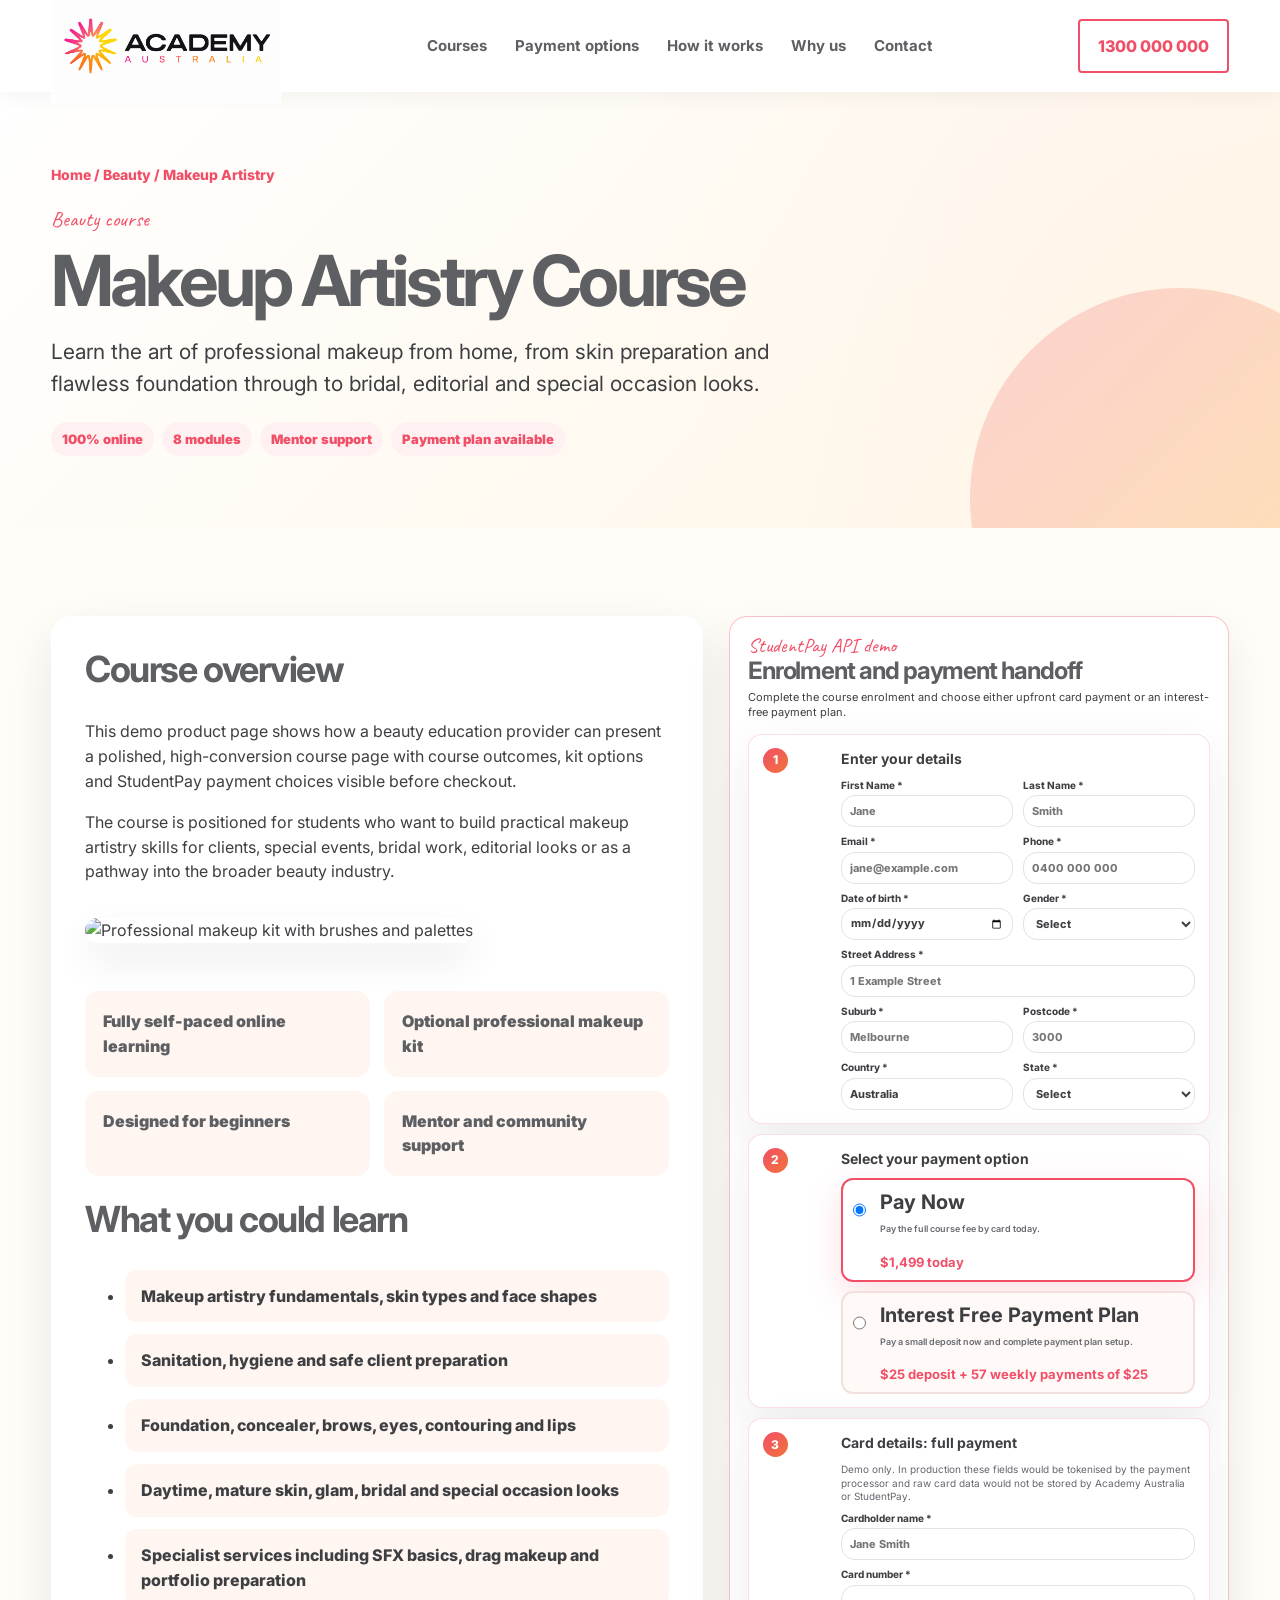
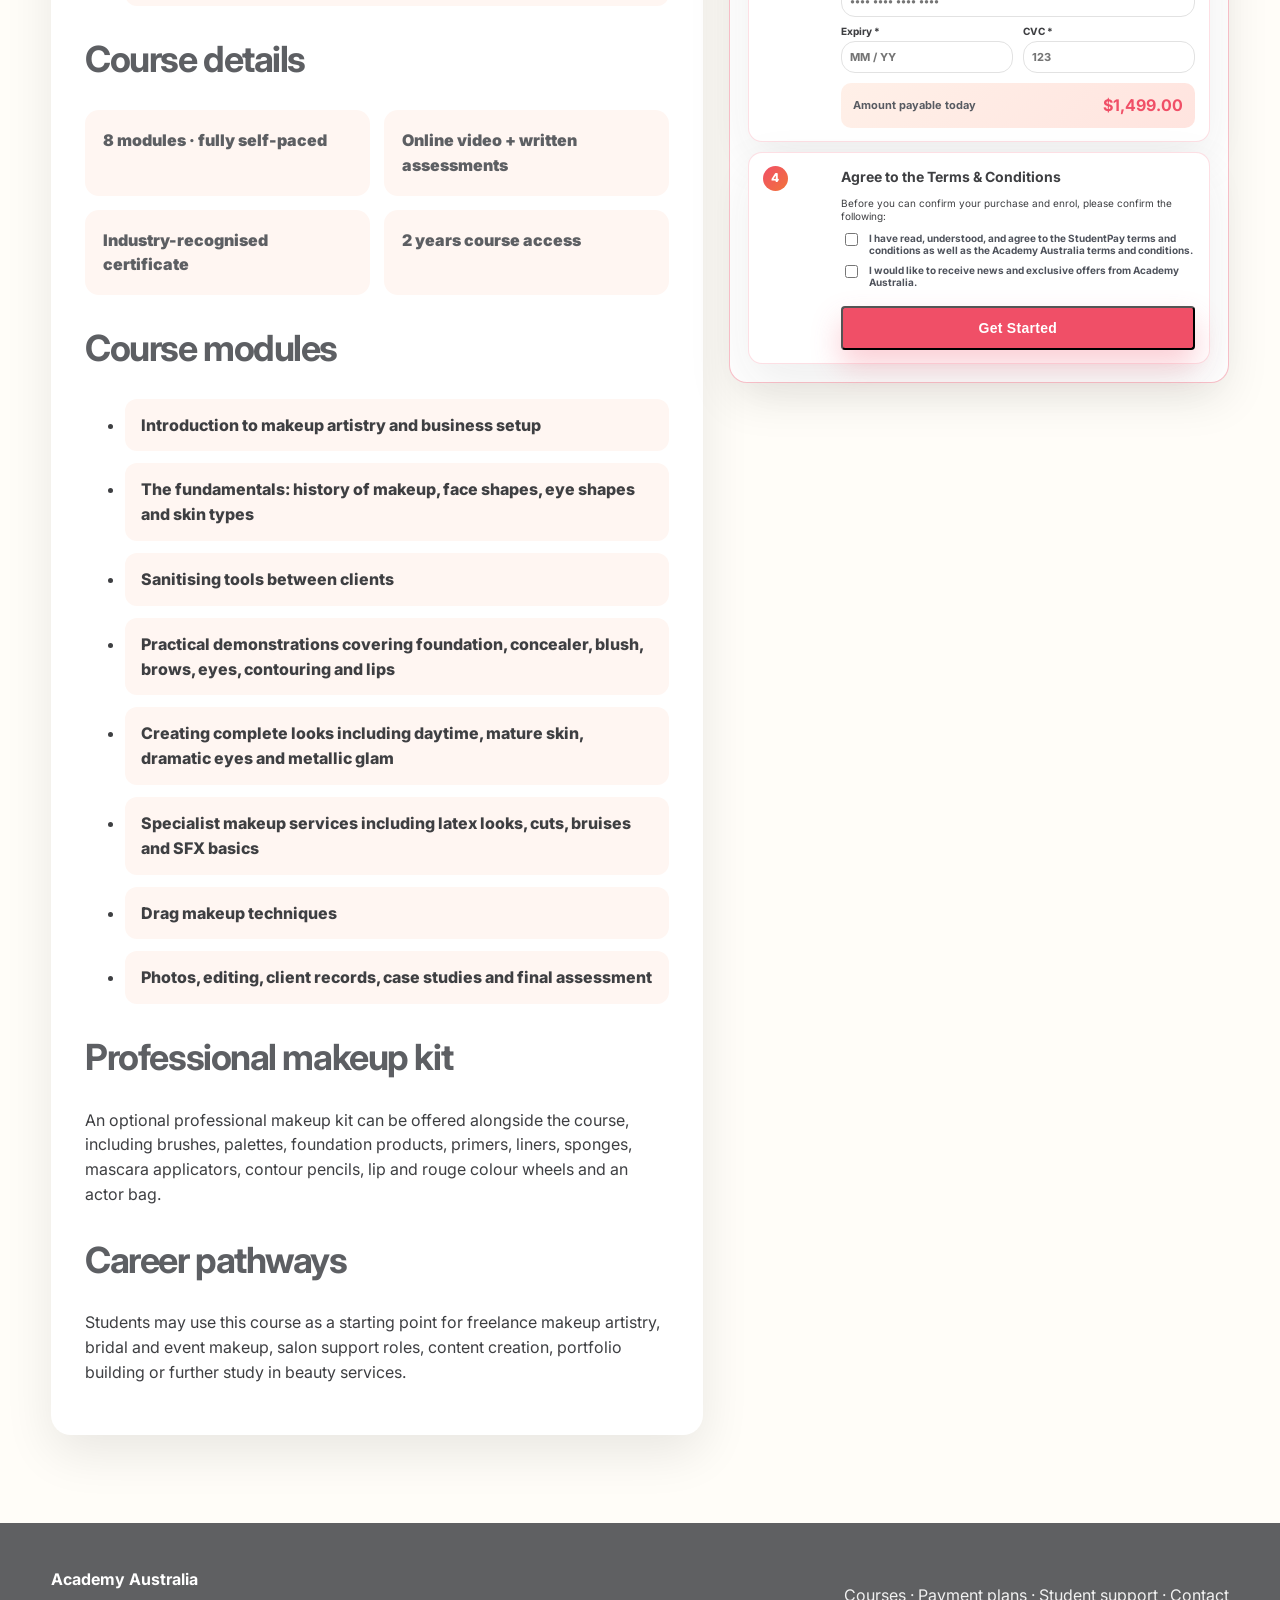
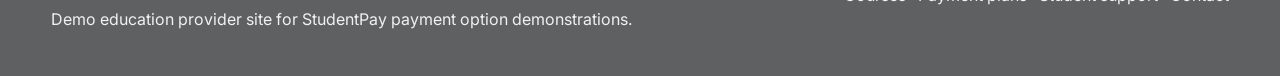
==== commit 795e27dc: "Added Academy Australia makeup artistry course page" ====
--- a/academy-australia-demo/makeup-artistry-course.html
+++ b/academy-australia-demo/makeup-artistry-course.html
@@ -10,6 +10,160 @@
   <link rel="preconnect" href="https://fonts.gstatic.com" crossorigin>
   <link href="https://fonts.googleapis.com/css2?family=Inter:wght@400;600;700;800&family=Caveat:wght@600;700&display=swap" rel="stylesheet">
   <link rel="stylesheet" href="styles.css" />
+
+  <style>
+    .product-checkout-grid {
+      grid-template-columns: minmax(0, 1fr) minmax(430px, 500px);
+      gap: 26px;
+      align-items: start;
+    }
+
+    .checkout-aside {
+      position: sticky;
+      top: 92px;
+      align-self: start;
+      background: #fff;
+      border: 1px solid rgba(239, 79, 105, 0.35);
+      border-radius: 18px;
+      padding: 18px;
+      box-shadow: 0 18px 45px rgba(0,0,0,0.08);
+    }
+
+    .checkout-aside .section-head,
+    .checkout-aside .checkout-head {
+      text-align: left;
+      margin: 0 0 14px;
+    }
+
+    .checkout-aside .script {
+      font-size: 20px;
+      margin-bottom: 2px;
+    }
+
+    .checkout-aside .checkout-head h2 {
+      font-size: 24px;
+      line-height: 1.1;
+      margin: 0 0 6px;
+    }
+
+    .checkout-aside .checkout-head p:not(.script) {
+      font-size: 11px;
+      line-height: 1.35;
+      margin: 0;
+    }
+
+    .checkout-aside .checkout-form {
+      display: grid;
+      gap: 10px;
+    }
+
+    .checkout-aside .form-panel {
+      padding: 13px 14px;
+      border-radius: 14px;
+      margin: 0;
+    }
+
+    .checkout-aside .form-panel-content h3 {
+      font-size: 14px;
+      margin: 0 0 9px;
+    }
+
+    .checkout-aside .form-step {
+      width: 25px;
+      height: 25px;
+      min-width: 25px;
+      font-size: 12px;
+      margin-right: 10px;
+    }
+
+    .checkout-aside label,
+    .checkout-aside .check-row {
+      font-size: 10px;
+      line-height: 1.25;
+    }
+
+    .checkout-aside input,
+    .checkout-aside select {
+      height: 32px;
+      padding: 6px 8px;
+      font-size: 11px;
+      margin-top: 4px;
+    }
+
+    .checkout-aside .form-grid.two {
+      gap: 8px 10px;
+    }
+
+    .checkout-aside .payment-choice-grid {
+      grid-template-columns: 1fr;
+      gap: 9px;
+    }
+
+    .checkout-aside .choice-card {
+      padding: 10px;
+      border-radius: 12px;
+    }
+
+    .checkout-aside .choice-card small {
+      font-size: 9px;
+      line-height: 1.25;
+    }
+
+    .checkout-aside .choice-card b {
+      font-size: 13px;
+      margin-top: 5px;
+    }
+
+    .checkout-aside .form-muted,
+    .checkout-aside .terms-panel p {
+      font-size: 10px;
+      line-height: 1.35;
+      margin: 0 0 8px;
+    }
+
+    .checkout-aside .payment-summary {
+      padding: 10px 12px;
+      margin-top: 10px;
+      font-size: 11px;
+      border-radius: 10px;
+    }
+
+    .checkout-aside .payment-summary strong {
+      font-size: 16px;
+    }
+
+    .checkout-aside .check-row {
+      gap: 8px;
+      margin: 7px 0;
+    }
+
+    .checkout-aside .check-row input {
+      height: auto;
+      margin-top: 1px;
+    }
+
+    .checkout-aside .submit-btn {
+      width: 100%;
+      margin-top: 10px;
+      padding: 12px 16px;
+      font-size: 14px;
+    }
+
+    .checkout-aside .api-result {
+      font-size: 11px;
+      margin-top: 10px;
+    }
+
+    @media (max-width: 980px) {
+      .product-checkout-grid {
+        grid-template-columns: 1fr;
+      }
+
+      .checkout-aside {
+        position: static;
+      }
+    }
+  </style>
 </head>
 <body>
 <header class="topbar">
@@ -67,23 +221,11 @@
         <h2 style="margin-top:34px">Career pathways</h2>
         <p>Students may use this course as a starting point for freelance makeup artistry, bridal and event makeup, salon support roles, content creation, portfolio building or further study in beauty services.</p>
       </article>
-      <aside class="enrol-card product-enrol-card">
-        <div class="pill">StudentPay demo</div>
-        <h2>Start now. Pay over time.</h2>
-        <div><span class="price-big">$1,499</span><span class="was">$1,899</span></div>
-        <div class="payment-box"><strong>Example: $25 deposit + flexible weekly payments*</strong><p>Show weekly, fortnightly or monthly plans before the student enrols.</p></div>
-        <a class="btn primary enrol-jump" href="#studentpay-checkout">Enrol now</a>
-        <p class="note">*Indicative demo only. Final plan pricing, fees and schedule would be generated by StudentPay.</p>
-      </aside>
-    </div>
-  </section>
-
-  <section id="studentpay-checkout" class="section checkout-section">
-    <div class="container checkout-shell">
+      <aside id="studentpay-checkout" class="checkout-aside">
       <div class="section-head wide checkout-head">
         <p class="script">StudentPay API demo</p>
         <h2>Enrolment and payment handoff</h2>
-        <p>This demo form captures the core information needed to create the Beauty course enrolment payload, then routes the student to either upfront card payment or an interest-free payment plan deposit flow.</p>
+        <p>Complete the course enrolment and choose either upfront card payment or an interest-free payment plan.</p>
       </div>
       <form id="studentpayApiForm" class="checkout-form" action="#" method="post" data-api-endpoint="https://api.studentpay.com.au/api/provider-checkout">
         <section class="form-panel">
@@ -160,6 +302,7 @@
           </div>
         </section>
       </form>
+      </aside>
     </div>
   </section>
 </main>
@@ -274,7 +417,7 @@
   processor: 'Pinch',
   source_type: 'credit-card',
   token: null,
-  amount_to_charge_now: isPlan ? 25 : 1450,
+  amount_to_charge_now: isPlan ? 2 : 2,
   payment_purpose: isPlan ? 'deposit' : 'full_payment'
 },
 
@@ -372,7 +515,7 @@
     const payload = buildStudentPayPayload();
 
     payload.card_payment.token = pinchSourceToken;
-    payload.card_payment.amount_to_charge_now = isPlan ? 25 : 1450;
+    payload.card_payment.amount_to_charge_now = isPlan ? 2 : 2;
     payload.card_payment.payment_purpose = isPlan ? 'deposit' : 'full_payment';
 
     apiResult.textContent = 'Sending enrolment and payment token to StudentPay API...';
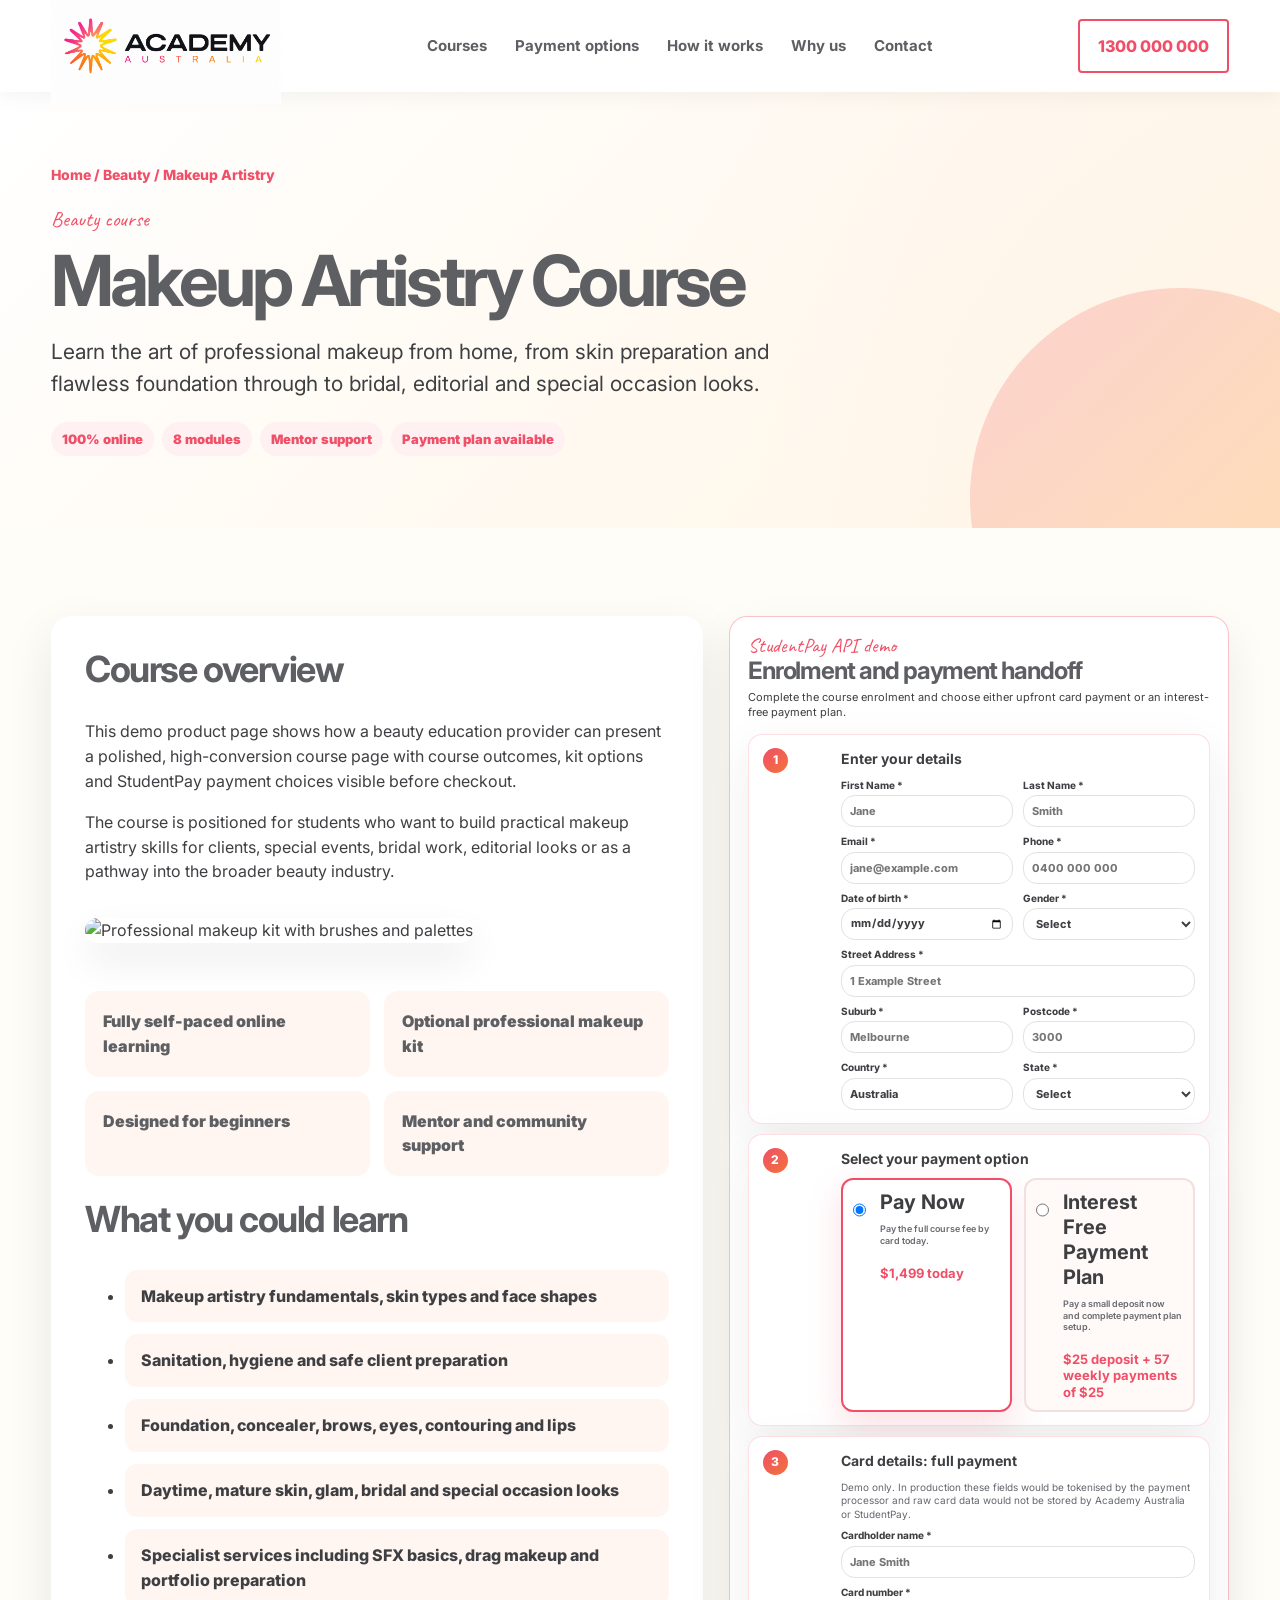
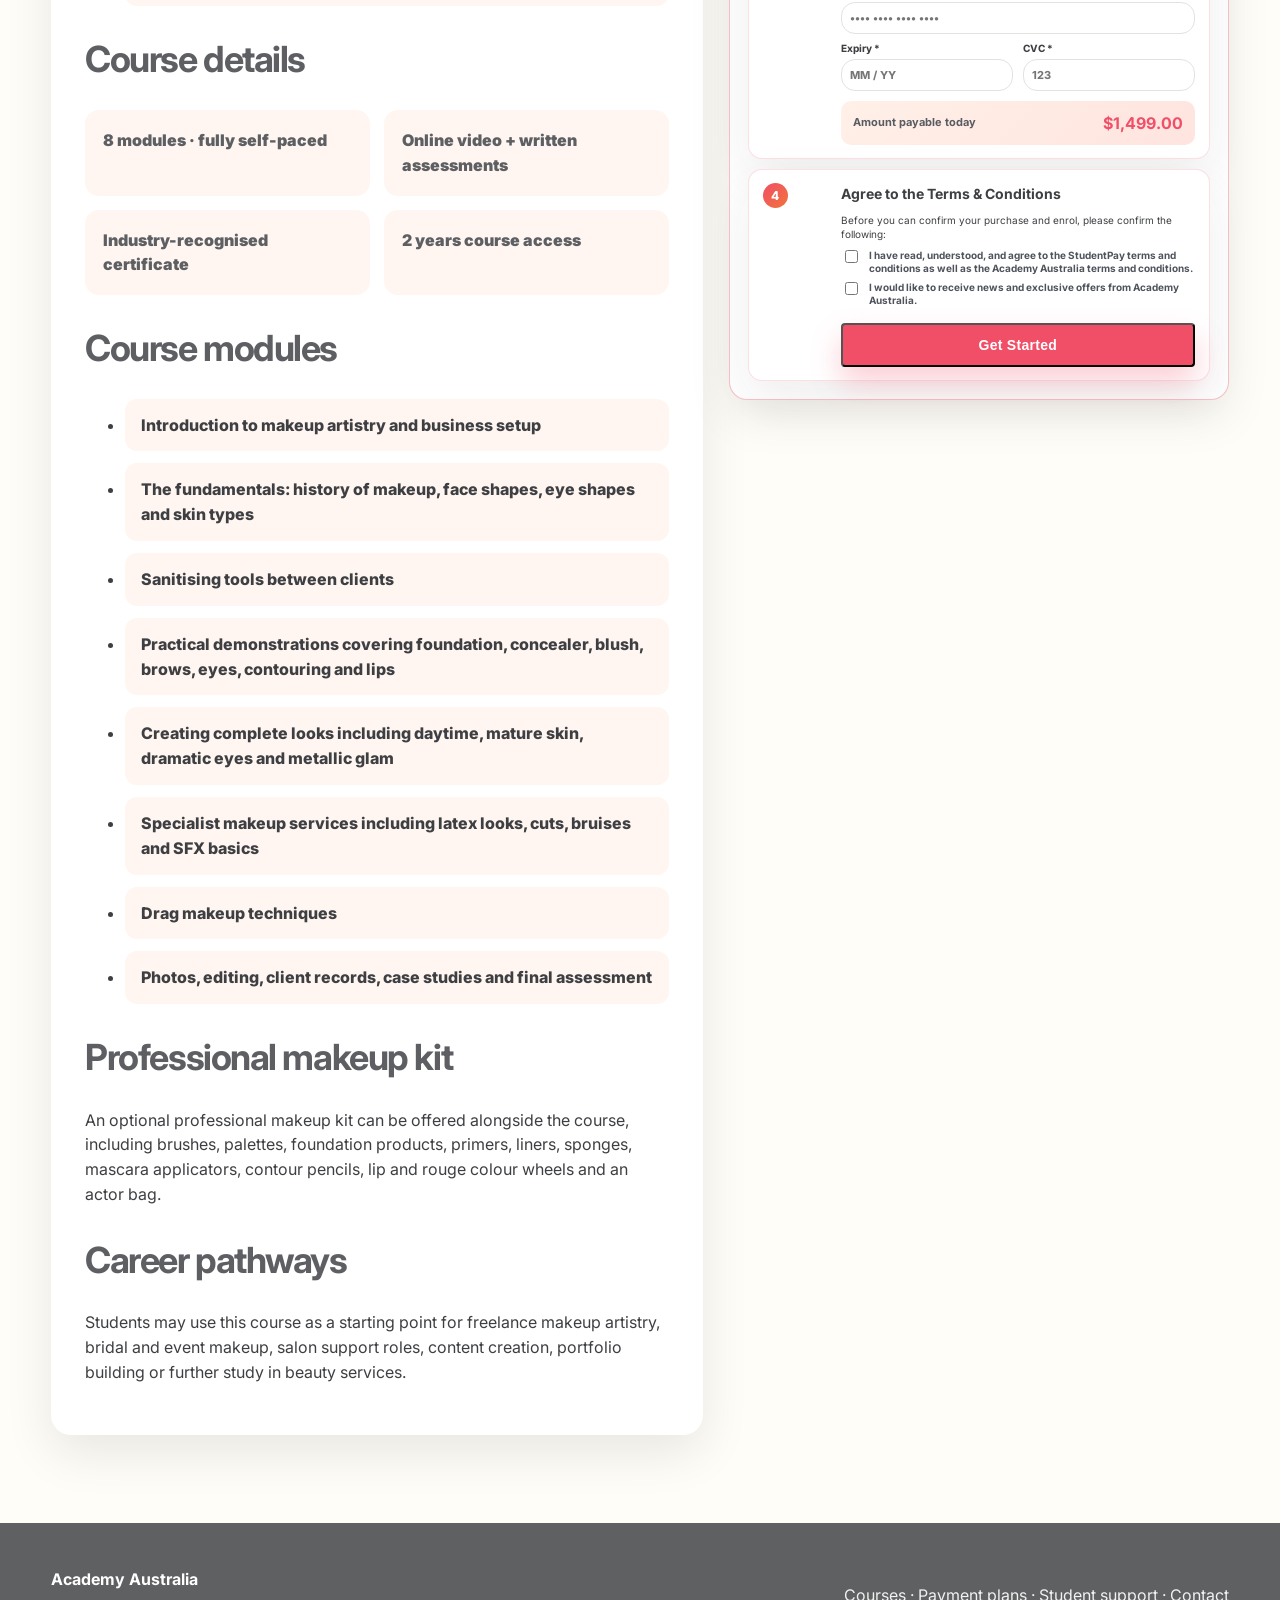
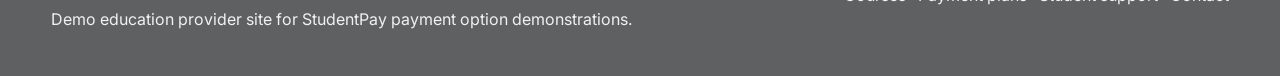
==== commit 7307de83: "add payment option fix" ====
--- a/academy-australia-demo/makeup-artistry-course.html
+++ b/academy-australia-demo/makeup-artistry-course.html
@@ -95,9 +95,14 @@
     }
 
     .checkout-aside .payment-choice-grid {
-      grid-template-columns: 1fr;
-      gap: 9px;
-    }
+  display: grid;
+  grid-template-columns: 1fr 1fr;
+  gap: 12px;
+}
+
+.payment-choice-grid .choice-card {
+  min-height: 140px;
+}
 
     .checkout-aside .choice-card {
       padding: 10px;
